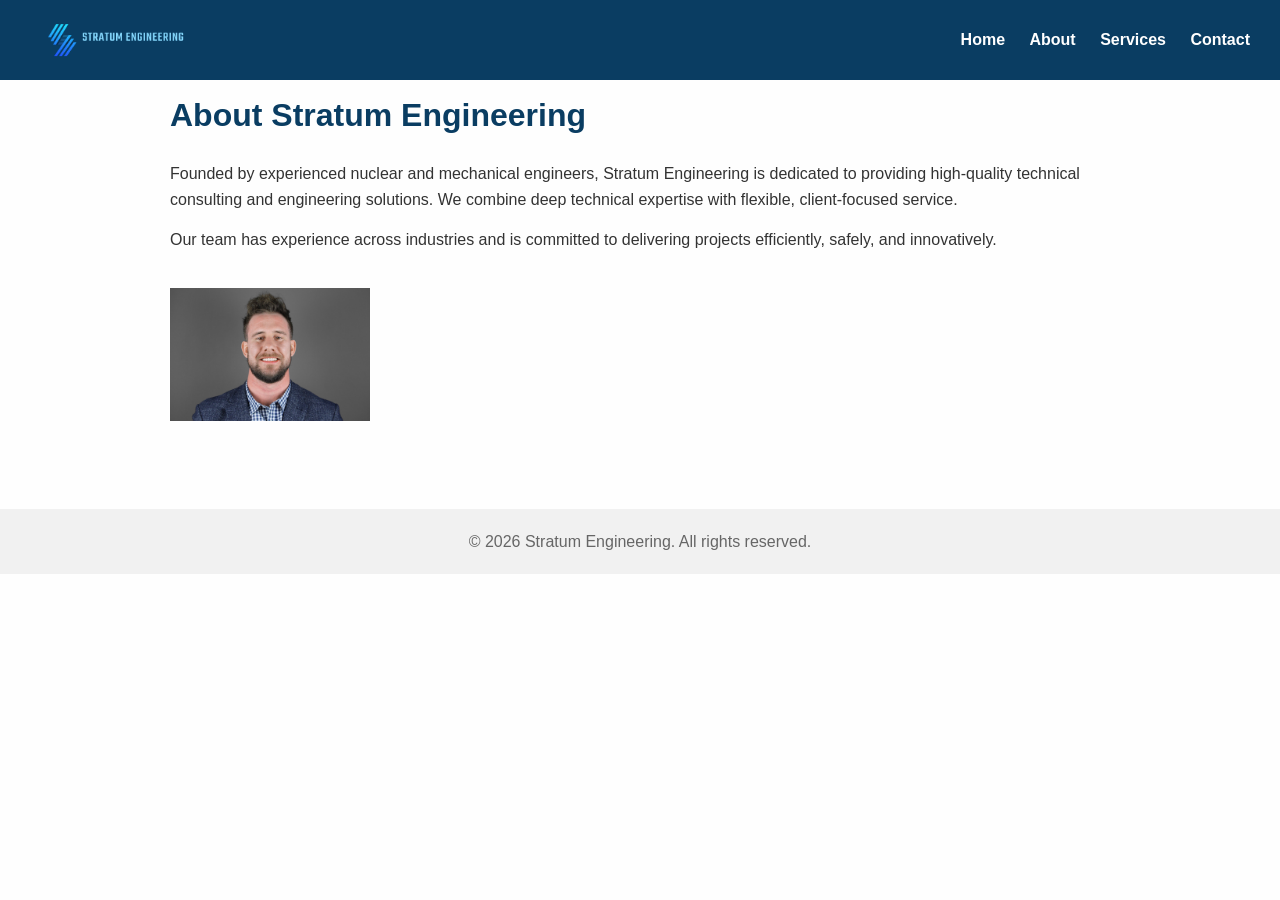
==== about.html @ 68b573bd "Add files via upload" ====
<!DOCTYPE html>
<html lang="en">

<head>
    <meta charset="UTF-8">
    <meta name="viewport" content="width=device-width, initial-scale=1.0">
    <title>About Us - Stratum Engineering</title>
    <link rel="stylesheet" href="css/style.css">
</head>

<body>
    <header>
        <img src="images/logo.png" alt="Stratum Engineering Logo">
        <nav>
            <a href="index.html">Home</a>
            <a href="about.html">About</a>
            <a href="services.html">Services</a>
            <a href="contact.html">Contact</a>
        </nav>
    </header>
    <main>
        <h1>About Stratum Engineering</h1>
        <p>Founded by experienced nuclear and mechanical engineers, Stratum Engineering is dedicated to providing
            high-quality technical consulting and engineering solutions. We combine deep technical expertise with
            flexible, client-focused service.</p>
        <p>Our team has experience across industries and is committed to delivering projects efficiently, safely, and
            innovatively.</p>
        <img src="images/headshot.png" alt="Founder Headshot" style="max-width:200px;margin-top:20px;">
    </main>
    <footer>
        &copy; 2026 Stratum Engineering. All rights reserved.
    </footer>
</body>

</html>
---- css/style.css ----
/* Basic reset */
* {
    margin: 0;
    padding: 0;
    box-sizing: border-box;
}

body {
    font-family: 'Helvetica Neue', Helvetica, Arial, sans-serif;
    line-height: 1.6;
    color: #333;
    background-color: #fefefe;
    padding-top: 60px;
    /* for fixed header */
}

header {
    position: fixed;
    top: 0;
    width: 100%;
    background: #0A3D62;
    color: white;
    padding: 15px 30px;
    display: flex;
    align-items: center;
    justify-content: space-between;
    z-index: 1000;
}

header img {
    height: 50px;
}

nav a {
    color: white;
    text-decoration: none;
    margin-left: 20px;
    font-weight: bold;
}

nav a:hover {
    text-decoration: underline;
}

main {
    max-width: 1000px;
    margin: 0 auto;
    padding: 30px;
}

h1,
h2 {
    margin-bottom: 20px;
    color: #0A3D62;
}

p {
    margin-bottom: 15px;
}

footer {
    text-align: center;
    padding: 20px;
    background: #f1f1f1;
    color: #666;
    margin-top: 50px;
}

.contact-info a {
    color: #0A3D62;
    text-decoration: none;
}

.contact-info a:hover {
    text-decoration: underline;
}
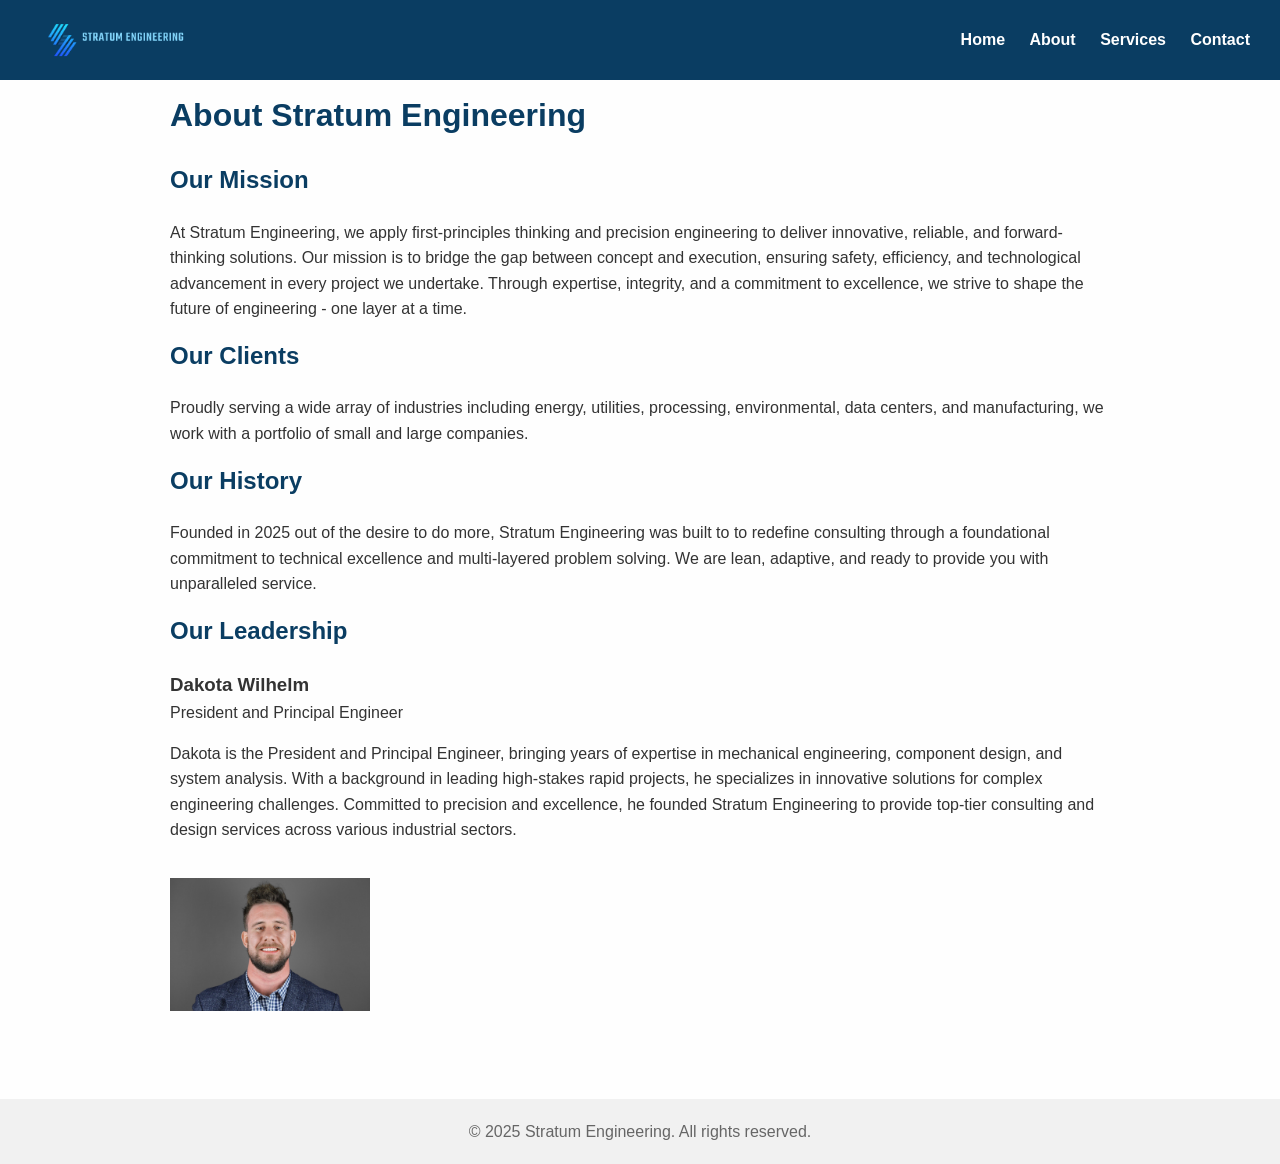
==== commit dd84182b: "Add files via upload" ====
--- a/about.html
+++ b/about.html
@@ -6,6 +6,7 @@
     <meta name="viewport" content="width=device-width, initial-scale=1.0">
     <title>About Us - Stratum Engineering</title>
     <link rel="stylesheet" href="css/style.css">
+    <link rel="icon" type="image/png" href="images/favicon.png">
 </head>
 
 <body>
@@ -20,15 +21,40 @@
     </header>
     <main>
         <h1>About Stratum Engineering</h1>
-        <p>Founded by experienced nuclear and mechanical engineers, Stratum Engineering is dedicated to providing
-            high-quality technical consulting and engineering solutions. We combine deep technical expertise with
-            flexible, client-focused service.</p>
-        <p>Our team has experience across industries and is committed to delivering projects efficiently, safely, and
-            innovatively.</p>
+        <h2>Our Mission</h2>
+        <p>At Stratum Engineering, we apply first-principles thinking and
+            precision engineering to deliver innovative, reliable, and
+            forward-thinking solutions. Our mission is to bridge the gap
+            between concept and execution, ensuring safety, efficiency, and
+            technological advancement in every project we undertake.
+            Through expertise, integrity, and a commitment to excellence,
+            we strive to shape the future of engineering - one layer at a time.</p>
+        <h2>Our Clients</h2>
+        <p>Proudly serving a wide array of industries including energy,
+            utilities, processing, environmental, data centers, and
+            manufacturing, we work with a portfolio of small and large companies.</p>
+        <h2>Our History</h2>
+        <p>Founded in 2025 out of the desire to do more, Stratum Engineering was
+            built to to redefine consulting through a foundational commitment to
+            technical excellence and multi-layered problem solving. We are lean,
+            adaptive, and ready to provide you with unparalleled service.</p>
+        <h2>Our Leadership</h2>
+        <h3>Dakota Wilhelm</h3>
+        <p>President and Principal Engineer</p>
+        <p>Dakota is the President and Principal Engineer,
+            bringing years of expertise in mechanical
+            engineering, component design, and system
+            analysis. With a background in leading high-stakes
+            rapid projects, he specializes in innovative
+            solutions for complex engineering challenges.
+            Committed to precision and excellence,
+            he founded Stratum Engineering to provide top-tier
+            consulting and design services across various
+            industrial sectors.</p>
         <img src="images/headshot.png" alt="Founder Headshot" style="max-width:200px;margin-top:20px;">
     </main>
     <footer>
-        &copy; 2026 Stratum Engineering. All rights reserved.
+        &copy; 2025 Stratum Engineering. All rights reserved.
     </footer>
 </body>
 
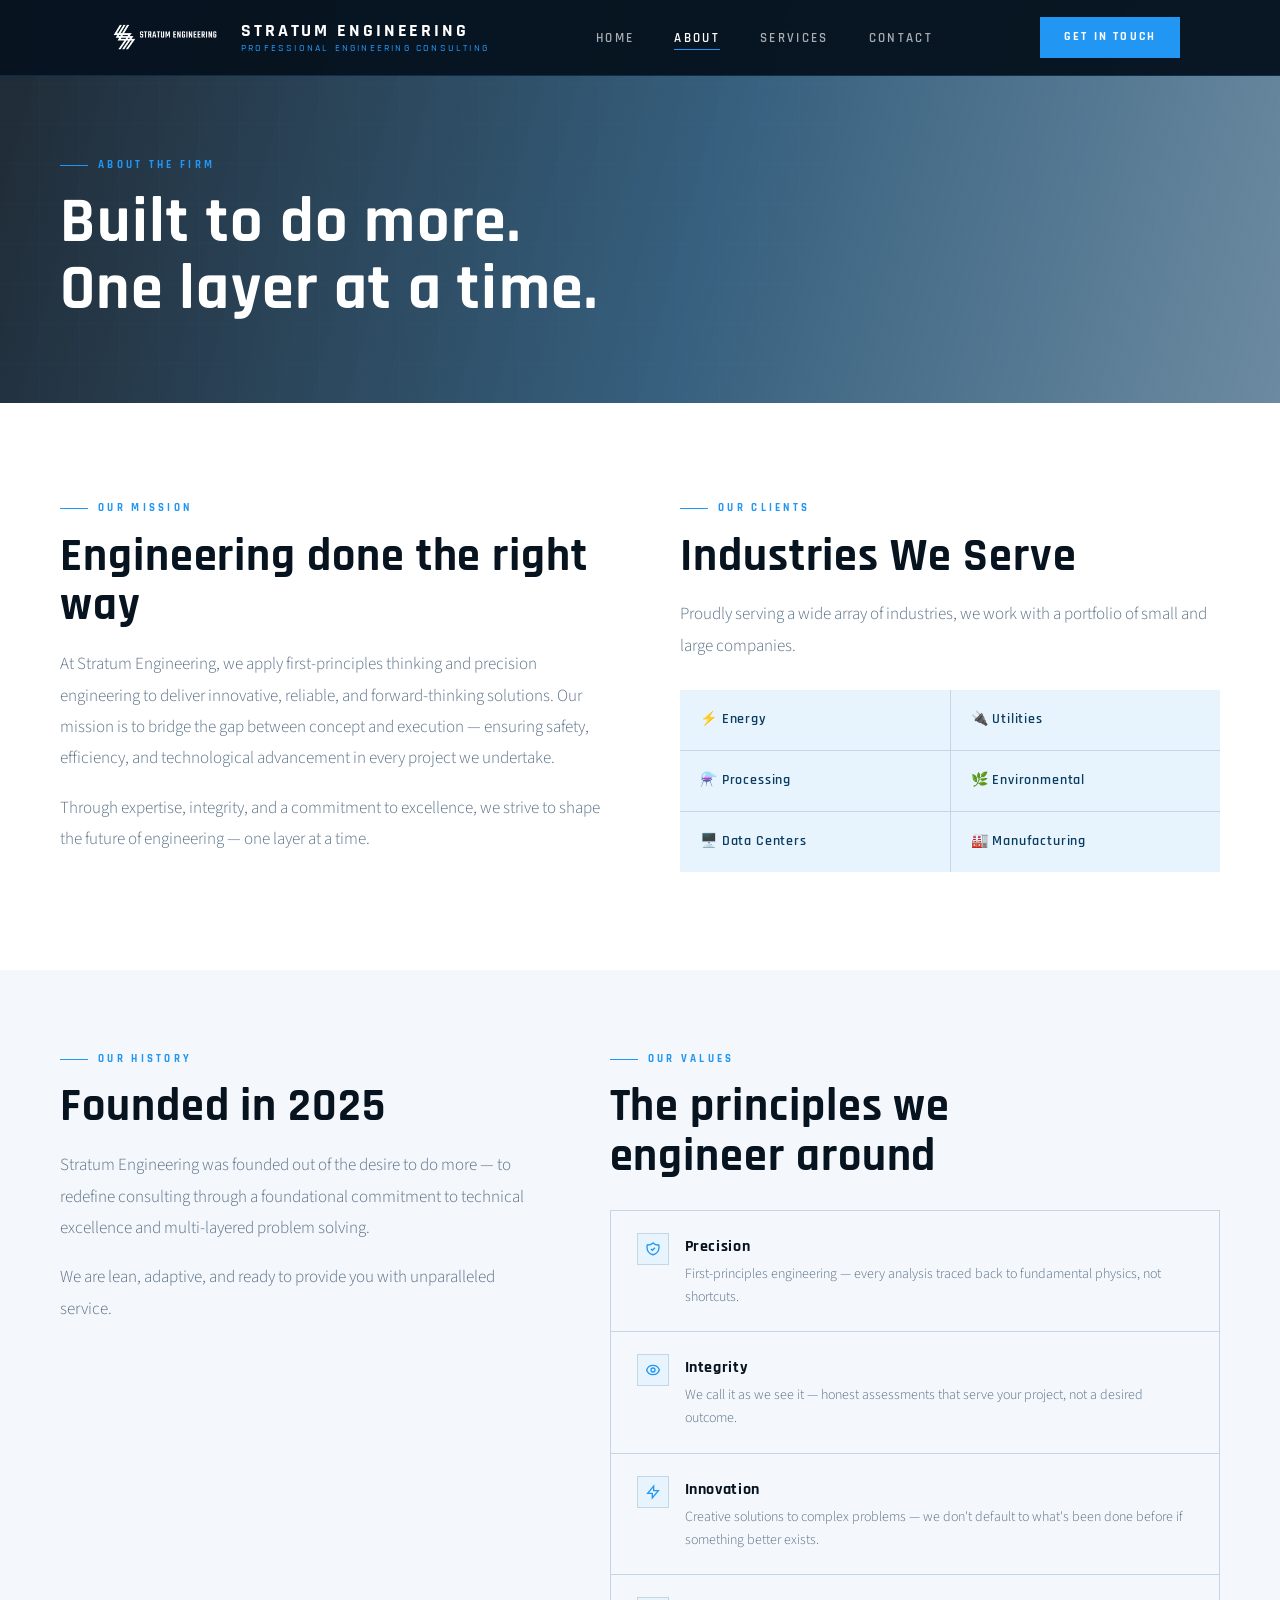
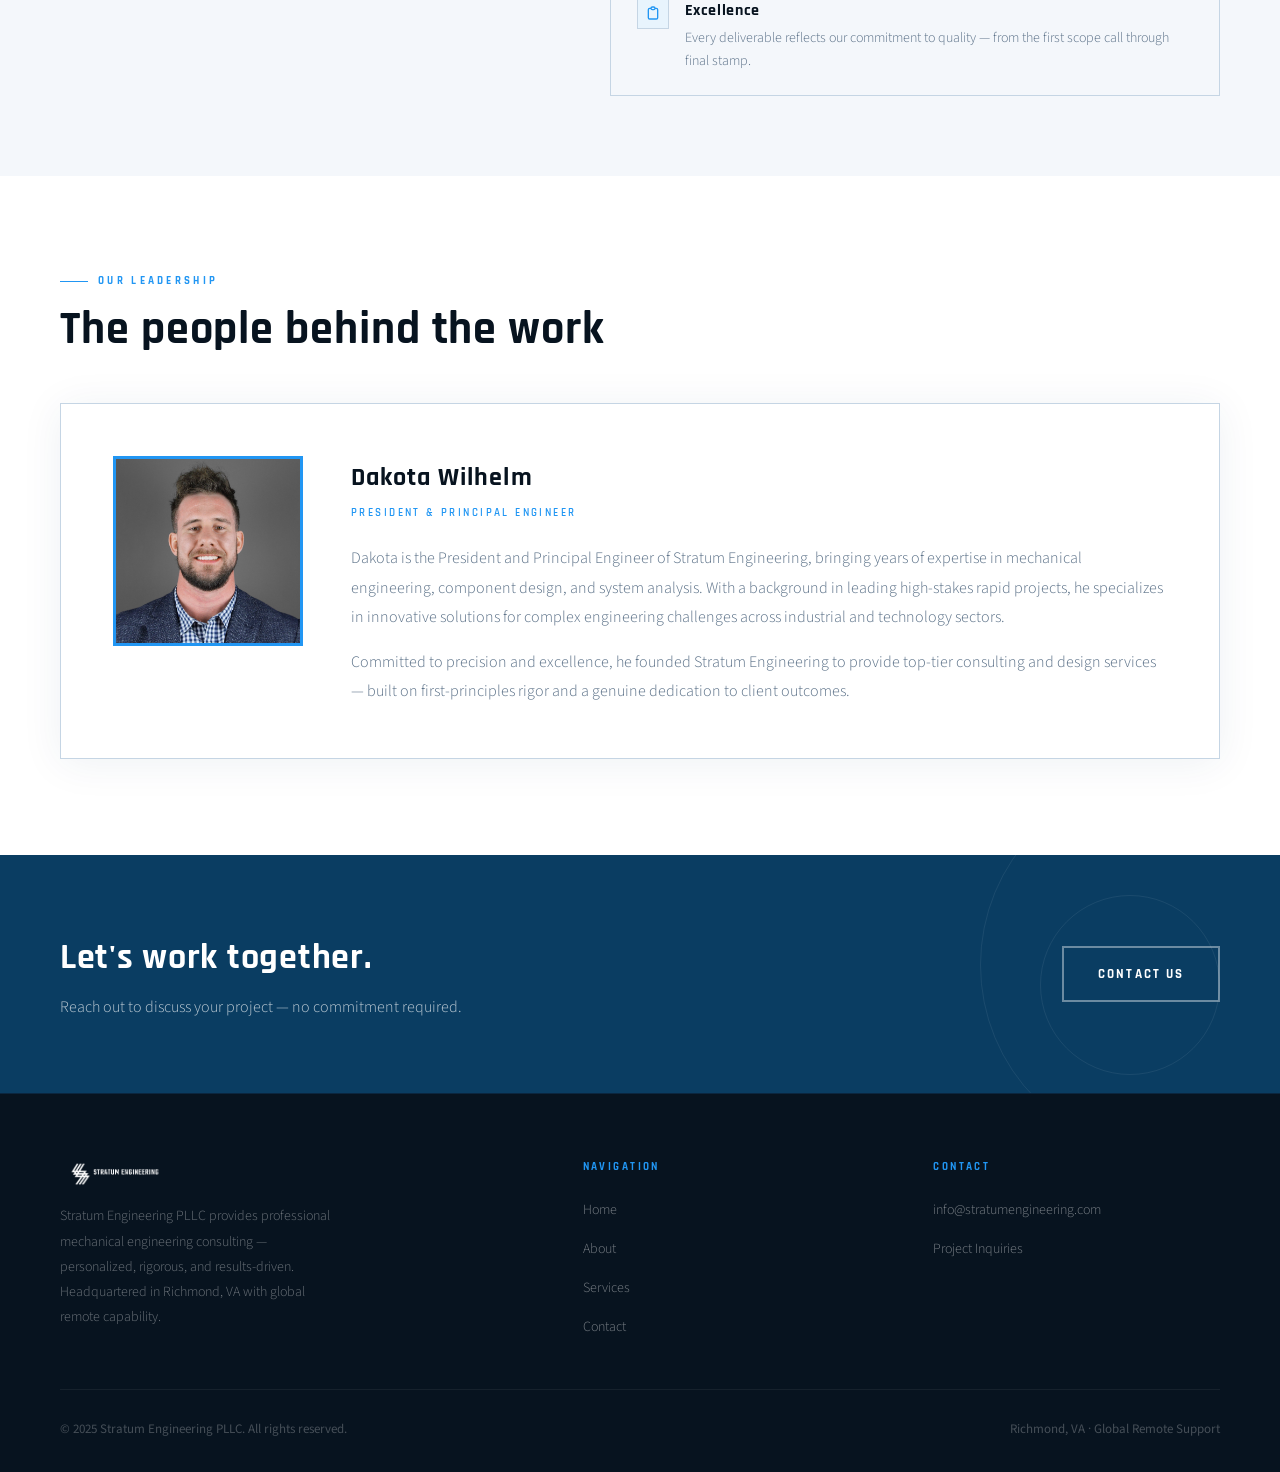
==== commit 11f3636f: "V2 release" ====
--- a/about.html
+++ b/about.html
@@ -1,61 +1,210 @@
-<!DOCTYPE html>
-<html lang="en">
-
-<head>
-    <meta charset="UTF-8">
-    <meta name="viewport" content="width=device-width, initial-scale=1.0">
-    <title>About Us - Stratum Engineering</title>
-    <link rel="stylesheet" href="css/style.css">
-    <link rel="icon" type="image/png" href="images/favicon.png">
-</head>
-
-<body>
-    <header>
-        <img src="images/logo.png" alt="Stratum Engineering Logo">
-        <nav>
-            <a href="index.html">Home</a>
-            <a href="about.html">About</a>
-            <a href="services.html">Services</a>
-            <a href="contact.html">Contact</a>
-        </nav>
-    </header>
-    <main>
-        <h1>About Stratum Engineering</h1>
-        <h2>Our Mission</h2>
-        <p>At Stratum Engineering, we apply first-principles thinking and
-            precision engineering to deliver innovative, reliable, and
-            forward-thinking solutions. Our mission is to bridge the gap
-            between concept and execution, ensuring safety, efficiency, and
-            technological advancement in every project we undertake.
-            Through expertise, integrity, and a commitment to excellence,
-            we strive to shape the future of engineering - one layer at a time.</p>
-        <h2>Our Clients</h2>
-        <p>Proudly serving a wide array of industries including energy,
-            utilities, processing, environmental, data centers, and
-            manufacturing, we work with a portfolio of small and large companies.</p>
-        <h2>Our History</h2>
-        <p>Founded in 2025 out of the desire to do more, Stratum Engineering was
-            built to to redefine consulting through a foundational commitment to
-            technical excellence and multi-layered problem solving. We are lean,
-            adaptive, and ready to provide you with unparalleled service.</p>
-        <h2>Our Leadership</h2>
-        <h3>Dakota Wilhelm</h3>
-        <p>President and Principal Engineer</p>
-        <p>Dakota is the President and Principal Engineer,
-            bringing years of expertise in mechanical
-            engineering, component design, and system
-            analysis. With a background in leading high-stakes
-            rapid projects, he specializes in innovative
-            solutions for complex engineering challenges.
-            Committed to precision and excellence,
-            he founded Stratum Engineering to provide top-tier
-            consulting and design services across various
-            industrial sectors.</p>
-        <img src="images/headshot.png" alt="Founder Headshot" style="max-width:200px;margin-top:20px;">
-    </main>
-    <footer>
-        &copy; 2025 Stratum Engineering. All rights reserved.
-    </footer>
-</body>
-
-</html>+<!DOCTYPE html>
+<html lang="en">
+<head>
+  <meta charset="UTF-8" />
+  <meta name="viewport" content="width=device-width, initial-scale=1.0" />
+  <title>About — Stratum Engineering</title>
+  <meta name="description" content="Learn about Stratum Engineering PLLC — founded in 2025 on a commitment to technical excellence and multi-layered problem solving." />
+  <link rel="icon" type="image/png" href="images/favicon.png" />
+  <link rel="stylesheet" href="css/style.css" />
+</head>
+<body>
+
+  <!-- ── Nav ──────────────────────────────────────────────────── -->
+  <nav class="nav">
+    <div class="nav__inner">
+      <a href="index.html" class="nav__logo">
+        <img src="images/logo.png" alt="Stratum Engineering" class="nav__logo-img" />
+        <div class="nav__logo-wordmark">
+          Stratum Engineering
+          <span>Professional Engineering Consulting</span>
+        </div>
+      </a>
+      <ul class="nav__links">
+        <li><a href="index.html">Home</a></li>
+        <li><a href="about.html" class="active">About</a></li>
+        <li><a href="services.html">Services</a></li>
+        <li><a href="contact.html">Contact</a></li>
+      </ul>
+      <a href="contact.html" class="nav__cta">Get in Touch</a>
+    </div>
+  </nav>
+
+  <!-- ── Page Header ───────────────────────────────────────────── -->
+  <div class="page-header">
+    <div class="page-header__inner">
+      <p class="page-header__eyebrow">About the Firm</p>
+      <h1 class="page-header__title">Built to do more.<br>One layer at a time.</h1>
+    </div>
+  </div>
+
+  <!-- ── Mission ───────────────────────────────────────────────── -->
+  <section class="section" style="background:#fff;">
+    <div class="section__inner">
+      <div class="about-grid">
+        <div>
+          <p class="section-label">Our Mission</p>
+          <h2 class="section-title">Engineering done the right way</h2>
+          <p style="font-size:17px;font-weight:300;color:var(--steel);line-height:1.85;margin-bottom:18px;">
+            At Stratum Engineering, we apply first-principles thinking and precision
+            engineering to deliver innovative, reliable, and forward-thinking solutions.
+            Our mission is to bridge the gap between concept and execution — ensuring
+            safety, efficiency, and technological advancement in every project we undertake.
+          </p>
+          <p style="font-size:17px;font-weight:300;color:var(--steel);line-height:1.85;margin-bottom:18px;">
+            Through expertise, integrity, and a commitment to excellence, we strive to
+            shape the future of engineering — one layer at a time.
+          </p>
+        </div>
+        <div>
+          <p class="section-label">Our Clients</p>
+          <h2 class="section-title">Industries We Serve</h2>
+          <p style="font-size:17px;font-weight:300;color:var(--steel);line-height:1.85;margin-bottom:28px;">
+            Proudly serving a wide array of industries, we work with a portfolio of small and large companies.
+          </p>
+          <div style="display:grid;grid-template-columns:1fr 1fr;gap:1px;background:var(--silver);">
+            <div style="background:var(--ice);padding:18px 20px;font-family:var(--heading);font-size:14px;font-weight:600;letter-spacing:0.06em;color:var(--blue);">⚡ Energy</div>
+            <div style="background:var(--ice);padding:18px 20px;font-family:var(--heading);font-size:14px;font-weight:600;letter-spacing:0.06em;color:var(--blue);">🔌 Utilities</div>
+            <div style="background:var(--ice);padding:18px 20px;font-family:var(--heading);font-size:14px;font-weight:600;letter-spacing:0.06em;color:var(--blue);">⚗️ Processing</div>
+            <div style="background:var(--ice);padding:18px 20px;font-family:var(--heading);font-size:14px;font-weight:600;letter-spacing:0.06em;color:var(--blue);">🌿 Environmental</div>
+            <div style="background:var(--ice);padding:18px 20px;font-family:var(--heading);font-size:14px;font-weight:600;letter-spacing:0.06em;color:var(--blue);">🖥️ Data Centers</div>
+            <div style="background:var(--ice);padding:18px 20px;font-family:var(--heading);font-size:14px;font-weight:600;letter-spacing:0.06em;color:var(--blue);">🏭 Manufacturing</div>
+          </div>
+        </div>
+      </div>
+    </div>
+  </section>
+
+  <!-- ── History & Values ───────────────────────────────────────── -->
+  <section class="section" style="background:var(--offwhite);padding-top:80px;padding-bottom:80px;">
+    <div class="section__inner">
+      <div style="display:grid;grid-template-columns:1fr 1.3fr;gap:80px;align-items:start;">
+        <div>
+          <p class="section-label">Our History</p>
+          <h2 class="section-title">Founded in 2025</h2>
+          <p style="font-size:17px;font-weight:300;color:var(--steel);line-height:1.85;margin-bottom:18px;">
+            Stratum Engineering was founded out of the desire to do more — to redefine
+            consulting through a foundational commitment to technical excellence and
+            multi-layered problem solving.
+          </p>
+          <p style="font-size:17px;font-weight:300;color:var(--steel);line-height:1.85;">
+            We are lean, adaptive, and ready to provide you with unparalleled service.
+          </p>
+        </div>
+        <div>
+          <p class="section-label">Our Values</p>
+          <h2 class="section-title" style="margin-bottom:28px;">The principles we<br>engineer around</h2>
+          <div class="value-list">
+            <div class="value-item">
+              <div class="value-item__icon">
+                <svg width="16" height="16" viewBox="0 0 24 24" fill="none" stroke="currentColor" stroke-width="2"><path d="M9 12l2 2 4-4m5.618-4.016A11.955 11.955 0 0112 2.944a11.955 11.955 0 01-8.618 3.04A12.02 12.02 0 003 9c0 5.591 3.824 10.29 9 11.622 5.176-1.332 9-6.03 9-11.622 0-1.042-.133-2.052-.382-3.016z"/></svg>
+              </div>
+              <div>
+                <div class="value-item__title">Precision</div>
+                <div class="value-item__body">First-principles engineering — every analysis traced back to fundamental physics, not shortcuts.</div>
+              </div>
+            </div>
+            <div class="value-item">
+              <div class="value-item__icon">
+                <svg width="16" height="16" viewBox="0 0 24 24" fill="none" stroke="currentColor" stroke-width="2"><path d="M15 12a3 3 0 11-6 0 3 3 0 016 0z"/><path d="M2.458 12C3.732 7.943 7.523 5 12 5c4.478 0 8.268 2.943 9.542 7-1.274 4.057-5.064 7-9.542 7-4.477 0-8.268-2.943-9.542-7z"/></svg>
+              </div>
+              <div>
+                <div class="value-item__title">Integrity</div>
+                <div class="value-item__body">We call it as we see it — honest assessments that serve your project, not a desired outcome.</div>
+              </div>
+            </div>
+            <div class="value-item">
+              <div class="value-item__icon">
+                <svg width="16" height="16" viewBox="0 0 24 24" fill="none" stroke="currentColor" stroke-width="2"><path d="M13 10V3L4 14h7v7l9-11h-7z"/></svg>
+              </div>
+              <div>
+                <div class="value-item__title">Innovation</div>
+                <div class="value-item__body">Creative solutions to complex problems — we don't default to what's been done before if something better exists.</div>
+              </div>
+            </div>
+            <div class="value-item">
+              <div class="value-item__icon">
+                <svg width="16" height="16" viewBox="0 0 24 24" fill="none" stroke="currentColor" stroke-width="2"><path d="M9 5H7a2 2 0 00-2 2v12a2 2 0 002 2h10a2 2 0 002-2V7a2 2 0 00-2-2h-2M9 5a2 2 0 002 2h2a2 2 0 002-2M9 5a2 2 0 012-2h2a2 2 0 012 2"/></svg>
+              </div>
+              <div>
+                <div class="value-item__title">Excellence</div>
+                <div class="value-item__body">Every deliverable reflects our commitment to quality — from the first scope call through final stamp.</div>
+              </div>
+            </div>
+          </div>
+        </div>
+      </div>
+    </div>
+  </section>
+
+  <!-- ── Leadership ─────────────────────────────────────────────── -->
+  <section class="section" style="background:#fff;">
+    <div class="section__inner">
+      <p class="section-label">Our Leadership</p>
+      <h2 class="section-title" style="margin-bottom:48px;">The people behind the work</h2>
+      <div class="leadership-card">
+        <img src="images/headshot.png" alt="Dakota Wilhelm" class="leadership-card__photo" />
+        <div>
+          <div class="leadership-card__name">Dakota Wilhelm</div>
+          <div class="leadership-card__role">President & Principal Engineer</div>
+          <p class="leadership-card__bio">
+            Dakota is the President and Principal Engineer of Stratum Engineering, bringing years
+            of expertise in mechanical engineering, component design, and system analysis. With a
+            background in leading high-stakes rapid projects, he specializes in innovative solutions
+            for complex engineering challenges across industrial and technology sectors.
+          </p>
+          <p class="leadership-card__bio" style="margin-top:16px;">
+            Committed to precision and excellence, he founded Stratum Engineering to provide
+            top-tier consulting and design services — built on first-principles rigor and a
+            genuine dedication to client outcomes.
+          </p>
+        </div>
+      </div>
+    </div>
+  </section>
+
+  <!-- ── CTA ───────────────────────────────────────────────────── -->
+  <div class="cta-band">
+    <div class="cta-band__inner">
+      <div>
+        <div class="cta-band__title">Let's work together.</div>
+        <div class="cta-band__sub">Reach out to discuss your project — no commitment required.</div>
+      </div>
+      <a href="contact.html" class="btn btn--ghost">Contact Us</a>
+    </div>
+  </div>
+
+  <!-- ── Footer ─────────────────────────────────────────────────── -->
+  <footer class="footer">
+    <div class="footer__inner">
+      <div class="footer__grid">
+        <div>
+          <img src="images/logo.png" alt="Stratum Engineering" class="footer__logo-img" />
+          <div class="footer__desc">Stratum Engineering PLLC provides professional mechanical engineering consulting — personalized, rigorous, and results-driven. Headquartered in Richmond, VA with global remote capability.</div>
+        </div>
+        <div>
+          <div class="footer__heading">Navigation</div>
+          <ul class="footer__links">
+            <li><a href="index.html">Home</a></li>
+            <li><a href="about.html">About</a></li>
+            <li><a href="services.html">Services</a></li>
+            <li><a href="contact.html">Contact</a></li>
+          </ul>
+        </div>
+        <div>
+          <div class="footer__heading">Contact</div>
+          <ul class="footer__links">
+            <li><a href="mailto:info@stratumengineering.com">info@stratumengineering.com</a></li>
+            <li><a href="contact.html">Project Inquiries</a></li>
+          </ul>
+        </div>
+      </div>
+      <div class="footer__bottom">
+        <span>© 2025 Stratum Engineering PLLC. All rights reserved.</span>
+        <span>Richmond, VA · Global Remote Support</span>
+      </div>
+    </div>
+  </footer>
+
+</body>
+</html>
--- a/css/style.css
+++ b/css/style.css
@@ -1,76 +1,423 @@
-/* Basic reset */
-* {
-    margin: 0;
-    padding: 0;
-    box-sizing: border-box;
-}
-
-body {
-    font-family: 'Helvetica Neue', Helvetica, Arial, sans-serif;
-    line-height: 1.6;
-    color: #333;
-    background-color: #fefefe;
-    padding-top: 60px;
-    /* for fixed header */
-}
-
-header {
-    position: fixed;
-    top: 0;
-    width: 100%;
-    background: #0A3D62;
-    color: white;
-    padding: 15px 30px;
-    display: flex;
-    align-items: center;
-    justify-content: space-between;
-    z-index: 1000;
-}
-
-header img {
-    height: 50px;
-}
-
-nav a {
-    color: white;
-    text-decoration: none;
-    margin-left: 20px;
-    font-weight: bold;
-}
-
-nav a:hover {
-    text-decoration: underline;
-}
-
-main {
-    max-width: 1000px;
-    margin: 0 auto;
-    padding: 30px;
-}
-
-h1,
-h2 {
-    margin-bottom: 20px;
-    color: #0A3D62;
-}
-
-p {
-    margin-bottom: 15px;
-}
-
-footer {
-    text-align: center;
-    padding: 20px;
-    background: #f1f1f1;
-    color: #666;
-    margin-top: 50px;
-}
-
-.contact-info a {
-    color: #0A3D62;
-    text-decoration: none;
-}
-
-.contact-info a:hover {
-    text-decoration: underline;
-}+@import url('https://fonts.googleapis.com/css2?family=Rajdhani:wght@400;500;600;700&family=Source+Sans+3:ital,wght@0,300;0,400;0,600;1,300&display=swap');
+
+/* ─── Variables ─────────────────────────────────────────────── */
+:root {
+  --navy:      #07131f;
+  --blue:      #0a3d62;
+  --sky:       #2196f3;
+  --ice:       #e8f4fd;
+  --steel:     #5a7087;
+  --silver:    #c5d5e4;
+  --offwhite:  #f4f7fb;
+  --white:     #ffffff;
+
+  --heading: 'Rajdhani', sans-serif;
+  --body:    'Source Sans 3', sans-serif;
+
+  --max-w: 1160px;
+  --nav-h: 76px;
+}
+
+/* ─── Reset ──────────────────────────────────────────────────── */
+*, *::before, *::after { box-sizing: border-box; margin: 0; padding: 0; }
+html { scroll-behavior: smooth; }
+body {
+  font-family: var(--body);
+  font-size: 17px;
+  line-height: 1.7;
+  color: var(--navy);
+  background: var(--white);
+  -webkit-font-smoothing: antialiased;
+}
+img { display: block; max-width: 100%; }
+a { color: inherit; text-decoration: none; }
+
+/* ─── NAV ────────────────────────────────────────────────────── */
+.nav {
+  position: fixed;
+  top: 0; left: 0; right: 0;
+  height: var(--nav-h);
+  background: rgba(7, 19, 31, 0.97);
+  backdrop-filter: blur(12px);
+  border-bottom: 1px solid rgba(33, 150, 243, 0.2);
+  display: flex;
+  align-items: center;
+  z-index: 200;
+}
+.nav__inner {
+  max-width: var(--max-w);
+  margin: 0 auto;
+  padding: 0 40px;
+  width: 100%;
+  display: flex;
+  align-items: center;
+  justify-content: space-between;
+}
+.nav__logo {
+  display: flex;
+  align-items: center;
+  gap: 14px;
+  text-decoration: none;
+}
+.nav__logo-img {
+  height: 38px;
+  width: auto;
+  display: block;
+  filter: brightness(0) invert(1);
+}
+.nav__logo-wordmark {
+  font-family: var(--heading);
+  font-size: 18px;
+  font-weight: 700;
+  letter-spacing: 0.16em;
+  text-transform: uppercase;
+  color: #fff;
+  line-height: 1;
+}
+.nav__logo-wordmark span {
+  display: block;
+  font-size: 10px;
+  font-weight: 500;
+  letter-spacing: 0.22em;
+  color: var(--sky);
+  margin-top: 3px;
+}
+.nav__links {
+  display: flex;
+  align-items: center;
+  gap: 40px;
+  list-style: none;
+}
+.nav__links a {
+  font-family: var(--heading);
+  font-size: 13px;
+  font-weight: 600;
+  letter-spacing: 0.18em;
+  text-transform: uppercase;
+  color: rgba(255,255,255,0.65);
+  transition: color 0.2s;
+  position: relative;
+  padding-bottom: 4px;
+}
+.nav__links a::after {
+  content: '';
+  position: absolute;
+  bottom: 0; left: 0;
+  height: 1px;
+  width: 0;
+  background: var(--sky);
+  transition: width 0.25s ease;
+}
+.nav__links a:hover,
+.nav__links a.active { color: #fff; }
+.nav__links a:hover::after,
+.nav__links a.active::after { width: 100%; }
+.nav__cta {
+  font-family: var(--heading);
+  font-size: 12px;
+  font-weight: 700;
+  letter-spacing: 0.18em;
+  text-transform: uppercase;
+  padding: 10px 24px;
+  background: var(--sky);
+  color: #fff;
+  transition: background 0.2s, transform 0.15s;
+  display: inline-block;
+}
+.nav__cta:hover { background: #1976d2; transform: translateY(-1px); }
+
+/* ─── HERO ───────────────────────────────────────────────────── */
+.hero {
+  position: relative;
+  min-height: 100vh;
+  display: flex;
+  align-items: center;
+  overflow: hidden;
+  padding-top: var(--nav-h);
+}
+.hero__bg {
+  position: absolute;
+  inset: 0;
+  background: url('images/landing-image.jpg') center/cover no-repeat;
+  transform: scale(1.04);
+  animation: heroZoom 14s ease-out forwards;
+}
+@keyframes heroZoom {
+  from { transform: scale(1.04); }
+  to   { transform: scale(1.0); }
+}
+.hero__overlay {
+  position: absolute;
+  inset: 0;
+  background: linear-gradient(
+    105deg,
+    rgba(7,19,31,0.90) 0%,
+    rgba(10,61,98,0.82) 45%,
+    rgba(10,61,98,0.58) 75%,
+    rgba(10,61,98,0.38) 100%
+  );
+}
+.hero__overlay::after {
+  content: '';
+  position: absolute;
+  inset: 0;
+  background-image:
+    repeating-linear-gradient(0deg, transparent, transparent 49px, rgba(33,150,243,0.055) 50px),
+    repeating-linear-gradient(90deg, transparent, transparent 49px, rgba(33,150,243,0.055) 50px);
+}
+.hero__inner {
+  position: relative;
+  z-index: 2;
+  max-width: var(--max-w);
+  margin: 0 auto;
+  padding: 0 40px;
+  width: 100%;
+}
+.hero__eyebrow {
+  font-family: var(--heading);
+  font-size: 11px;
+  font-weight: 700;
+  letter-spacing: 0.32em;
+  text-transform: uppercase;
+  color: var(--sky);
+  display: flex;
+  align-items: center;
+  gap: 14px;
+  margin-bottom: 24px;
+  opacity: 0;
+  animation: fadeUp 0.7s 0.3s forwards;
+}
+.hero__eyebrow::before {
+  content: '';
+  display: block;
+  width: 44px;
+  height: 1px;
+  background: var(--sky);
+}
+.hero__title {
+  font-family: var(--heading);
+  font-size: clamp(44px, 6.5vw, 86px);
+  font-weight: 700;
+  line-height: 1.02;
+  color: #fff;
+  letter-spacing: 0.015em;
+  max-width: 700px;
+  margin-bottom: 28px;
+  opacity: 0;
+  animation: fadeUp 0.7s 0.5s forwards;
+}
+.hero__title em { font-style: normal; color: var(--sky); }
+.hero__sub {
+  font-size: 18px;
+  font-weight: 300;
+  color: rgba(255,255,255,0.82);
+  max-width: 520px;
+  line-height: 1.78;
+  margin-bottom: 52px;
+  opacity: 0;
+  animation: fadeUp 0.7s 0.7s forwards;
+}
+.hero__ctas {
+  display: flex;
+  gap: 16px;
+  flex-wrap: wrap;
+  opacity: 0;
+  animation: fadeUp 0.7s 0.9s forwards;
+}
+.hero__scroll {
+  position: absolute;
+  bottom: 40px;
+  left: 50%;
+  transform: translateX(-50%);
+  z-index: 2;
+  display: flex;
+  flex-direction: column;
+  align-items: center;
+  gap: 8px;
+  opacity: 0;
+  animation: fadeIn 1s 2s forwards;
+}
+.hero__scroll-line {
+  width: 1px;
+  height: 48px;
+  background: linear-gradient(to bottom, var(--sky), transparent);
+  animation: scrollPulse 2s ease-in-out infinite;
+}
+@keyframes scrollPulse {
+  0%, 100% { opacity: 0.4; }
+  50% { opacity: 1; }
+}
+.hero__scroll-label {
+  font-family: var(--heading);
+  font-size: 9px;
+  font-weight: 700;
+  letter-spacing: 0.3em;
+  text-transform: uppercase;
+  color: rgba(255,255,255,0.35);
+}
+
+/* ─── Buttons ────────────────────────────────────────────────── */
+.btn {
+  display: inline-flex;
+  align-items: center;
+  gap: 10px;
+  font-family: var(--heading);
+  font-size: 13px;
+  font-weight: 700;
+  letter-spacing: 0.16em;
+  text-transform: uppercase;
+  padding: 15px 34px;
+  border: 2px solid transparent;
+  cursor: pointer;
+  transition: all 0.22s;
+}
+.btn--primary { background: var(--sky); color: #fff; border-color: var(--sky); }
+.btn--primary:hover { background: #1976d2; border-color: #1976d2; transform: translateY(-2px); box-shadow: 0 8px 28px rgba(33,150,243,0.32); }
+.btn--ghost { background: transparent; color: #fff; border-color: rgba(255,255,255,0.4); }
+.btn--ghost:hover { border-color: #fff; background: rgba(255,255,255,0.09); transform: translateY(-2px); }
+.btn--outline { background: transparent; color: var(--blue); border-color: var(--blue); }
+.btn--outline:hover { background: var(--blue); color: #fff; transform: translateY(-2px); }
+.btn--dark { background: var(--navy); color: #fff; border-color: var(--navy); }
+.btn--dark:hover { background: var(--blue); border-color: var(--blue); transform: translateY(-2px); }
+
+/* ─── Stats bar ──────────────────────────────────────────────── */
+.stats { background: var(--navy); padding: 0 40px; border-top: 1px solid rgba(33,150,243,0.15); border-bottom: 1px solid rgba(33,150,243,0.15); }
+.stats__inner { max-width: var(--max-w); margin: 0 auto; display: grid; grid-template-columns: repeat(4, 1fr); }
+.stats__item { padding: 44px 20px; border-right: 1px solid rgba(33,150,243,0.12); text-align: center; }
+.stats__item:last-child { border-right: none; }
+.stats__num { font-family: var(--heading); font-size: 44px; font-weight: 700; color: var(--sky); line-height: 1; margin-bottom: 8px; }
+.stats__label { font-size: 12px; font-weight: 400; letter-spacing: 0.1em; color: rgba(255,255,255,0.5); text-transform: uppercase; }
+
+/* ─── Sections ───────────────────────────────────────────────── */
+.section { padding: 96px 40px; }
+.section__inner { max-width: var(--max-w); margin: 0 auto; }
+.section-label {
+  font-family: var(--heading); font-size: 11px; font-weight: 700;
+  letter-spacing: 0.3em; text-transform: uppercase; color: var(--sky);
+  display: flex; align-items: center; gap: 10px; margin-bottom: 14px;
+}
+.section-label::before { content: ''; display: block; width: 28px; height: 1px; background: var(--sky); }
+.section-title { font-family: var(--heading); font-size: clamp(28px, 4vw, 46px); font-weight: 700; letter-spacing: 0.02em; line-height: 1.08; color: var(--navy); margin-bottom: 18px; }
+.section-title--light { color: #fff; }
+.section-body { font-size: 17px; font-weight: 300; color: var(--steel); max-width: 600px; line-height: 1.82; }
+.section-body--light { color: rgba(255,255,255,0.7); }
+
+/* ─── Cards ──────────────────────────────────────────────────── */
+.cards { display: grid; gap: 1px; background: var(--silver); }
+.cards--3 { grid-template-columns: repeat(3, 1fr); }
+.cards--2 { grid-template-columns: repeat(2, 1fr); }
+.card { background: #fff; padding: 44px 36px; position: relative; overflow: hidden; transition: background 0.25s; }
+.card::before { content: ''; position: absolute; top: 0; left: 0; width: 3px; height: 0; background: var(--sky); transition: height 0.35s; }
+.card:hover { background: var(--ice); }
+.card:hover::before { height: 100%; }
+.card__icon { width: 44px; height: 44px; margin-bottom: 22px; color: var(--sky); }
+.card__title { font-family: var(--heading); font-size: 20px; font-weight: 700; letter-spacing: 0.04em; color: var(--navy); margin-bottom: 12px; }
+.card__body { font-size: 15px; font-weight: 300; color: var(--steel); line-height: 1.75; }
+
+/* ─── CTA Band ───────────────────────────────────────────────── */
+.cta-band { background: var(--blue); padding: 72px 40px; position: relative; overflow: hidden; }
+.cta-band::before { content: ''; position: absolute; right: -80px; top: -80px; width: 380px; height: 380px; border: 1px solid rgba(255,255,255,0.07); border-radius: 50%; }
+.cta-band::after { content: ''; position: absolute; right: 60px; top: 40px; width: 180px; height: 180px; border: 1px solid rgba(255,255,255,0.07); border-radius: 50%; }
+.cta-band__inner { max-width: var(--max-w); margin: 0 auto; position: relative; z-index: 1; display: flex; align-items: center; justify-content: space-between; gap: 40px; flex-wrap: wrap; }
+.cta-band__title { font-family: var(--heading); font-size: clamp(22px, 3vw, 36px); font-weight: 700; color: #fff; letter-spacing: 0.02em; margin-bottom: 6px; }
+.cta-band__sub { font-size: 16px; font-weight: 300; color: rgba(255,255,255,0.72); }
+
+/* ─── Feature rows (dark bg) ─────────────────────────────────── */
+.feature-row { display: flex; gap: 20px; align-items: flex-start; padding: 26px 28px; background: rgba(33,150,243,0.07); border: 1px solid rgba(33,150,243,0.18); margin-bottom: 2px; transition: background 0.2s; }
+.feature-row:hover { background: rgba(33,150,243,0.13); }
+.feature-row__icon { flex-shrink: 0; color: var(--sky); margin-top: 2px; }
+.feature-row__title { font-family: var(--heading); font-size: 15px; font-weight: 700; letter-spacing: 0.05em; color: #fff; margin-bottom: 4px; }
+.feature-row__body { font-size: 14px; font-weight: 300; color: rgba(255,255,255,0.58); line-height: 1.65; }
+
+/* ─── Page Header ────────────────────────────────────────────── */
+.page-header {
+  padding: calc(var(--nav-h) + 80px) 40px 80px;
+  background: linear-gradient(105deg, rgba(7,19,31,0.90) 0%, rgba(10,61,98,0.82) 55%, rgba(10,61,98,0.60) 100%), url('images/landing-image.jpg') center/cover no-repeat;
+  position: relative; overflow: hidden;
+}
+.page-header::before {
+  content: ''; position: absolute; inset: 0;
+  background-image: repeating-linear-gradient(0deg, transparent, transparent 39px, rgba(33,150,243,0.05) 40px), repeating-linear-gradient(90deg, transparent, transparent 39px, rgba(33,150,243,0.05) 40px);
+}
+.page-header__inner { max-width: var(--max-w); margin: 0 auto; position: relative; z-index: 1; }
+.page-header__eyebrow { font-family: var(--heading); font-size: 11px; font-weight: 700; letter-spacing: 0.3em; text-transform: uppercase; color: var(--sky); display: flex; align-items: center; gap: 10px; margin-bottom: 14px; }
+.page-header__eyebrow::before { content: ''; display: block; width: 28px; height: 1px; background: var(--sky); }
+.page-header__title { font-family: var(--heading); font-size: clamp(36px, 5.5vw, 64px); font-weight: 700; letter-spacing: 0.02em; color: #fff; line-height: 1.05; }
+
+/* ─── About ──────────────────────────────────────────────────── */
+.about-grid { display: grid; grid-template-columns: 1fr 1fr; gap: 80px; align-items: start; }
+.value-list { border: 1px solid var(--silver); }
+.value-item { padding: 22px 26px; border-bottom: 1px solid var(--silver); display: flex; gap: 16px; align-items: flex-start; transition: background 0.2s; }
+.value-item:last-child { border-bottom: none; }
+.value-item:hover { background: var(--ice); }
+.value-item__icon { flex-shrink: 0; width: 32px; height: 32px; background: var(--ice); border: 1px solid var(--silver); display: grid; place-items: center; color: var(--sky); }
+.value-item__title { font-family: var(--heading); font-size: 16px; font-weight: 700; letter-spacing: 0.04em; color: var(--navy); margin-bottom: 3px; }
+.value-item__body { font-size: 14px; font-weight: 300; color: var(--steel); line-height: 1.65; }
+.leadership-card { display: flex; gap: 48px; align-items: flex-start; padding: 52px 52px; background: #fff; border: 1px solid var(--silver); box-shadow: 0 4px 40px rgba(10,61,98,0.07); }
+.leadership-card__photo { flex-shrink: 0; width: 190px; height: 190px; object-fit: cover; object-position: center top; border: 3px solid var(--sky); }
+.leadership-card__name { font-family: var(--heading); font-size: 26px; font-weight: 700; letter-spacing: 0.04em; color: var(--navy); margin-bottom: 4px; }
+.leadership-card__role { font-family: var(--heading); font-size: 11px; font-weight: 600; letter-spacing: 0.22em; text-transform: uppercase; color: var(--sky); margin-bottom: 22px; }
+.leadership-card__bio { font-size: 16px; font-weight: 300; color: var(--steel); line-height: 1.82; }
+
+/* ─── Services ───────────────────────────────────────────────── */
+.service-block { display: grid; grid-template-columns: 280px 1fr; border: 1px solid var(--silver); margin-bottom: 2px; transition: box-shadow 0.25s; background: #fff; }
+.service-block:hover { box-shadow: 0 4px 36px rgba(10,61,98,0.1); }
+.service-block__accent { background: var(--blue); display: flex; align-items: center; justify-content: center; padding: 40px; min-height: 200px; }
+.service-block--flip .service-block__accent { background: var(--navy); }
+.service-block__content { padding: 40px 44px; display: flex; flex-direction: column; justify-content: center; }
+.service-block__num { font-family: var(--heading); font-size: 11px; font-weight: 700; letter-spacing: 0.26em; text-transform: uppercase; color: var(--sky); margin-bottom: 10px; }
+.service-block__title { font-family: var(--heading); font-size: 23px; font-weight: 700; letter-spacing: 0.03em; color: var(--navy); margin-bottom: 12px; }
+.service-block__body { font-size: 15px; font-weight: 300; color: var(--steel); line-height: 1.82; }
+.service-block--flip { direction: rtl; }
+.service-block--flip > * { direction: ltr; }
+.svc-icon { width: 72px; height: 72px; border: 1px solid rgba(33,150,243,0.35); border-radius: 50%; display: flex; align-items: center; justify-content: center; color: var(--sky); }
+
+/* ─── Contact ────────────────────────────────────────────────── */
+.contact-layout { display: grid; grid-template-columns: 1fr 1.6fr; gap: 80px; align-items: start; }
+.contact-info-item { display: flex; gap: 16px; align-items: flex-start; margin-bottom: 28px; }
+.contact-info-item__icon { flex-shrink: 0; width: 42px; height: 42px; border: 1px solid var(--silver); background: var(--ice); display: grid; place-items: center; color: var(--sky); }
+.contact-info-item__label { font-family: var(--heading); font-size: 10px; font-weight: 700; letter-spacing: 0.22em; text-transform: uppercase; color: var(--sky); margin-bottom: 4px; }
+.contact-info-item__value { font-size: 16px; font-weight: 300; color: var(--navy); line-height: 1.6; }
+
+/* ─── Form ───────────────────────────────────────────────────── */
+.form { display: flex; flex-direction: column; gap: 20px; }
+.form-row { display: grid; grid-template-columns: 1fr 1fr; gap: 20px; }
+.form-group { display: flex; flex-direction: column; gap: 7px; }
+.form-group label { font-family: var(--heading); font-size: 11px; font-weight: 700; letter-spacing: 0.18em; text-transform: uppercase; color: var(--navy); }
+.form-group input, .form-group select, .form-group textarea { font-family: var(--body); font-size: 16px; font-weight: 300; padding: 13px 16px; border: 1px solid var(--silver); background: var(--offwhite); color: var(--navy); outline: none; transition: border-color 0.2s, box-shadow 0.2s, background 0.2s; -webkit-appearance: none; border-radius: 0; }
+.form-group input:focus, .form-group select:focus, .form-group textarea:focus { border-color: var(--sky); background: #fff; box-shadow: 0 0 0 3px rgba(33,150,243,0.12); }
+.form-group textarea { resize: vertical; min-height: 130px; }
+
+/* ─── Footer ─────────────────────────────────────────────────── */
+.footer { background: var(--navy); padding: 64px 40px 32px; border-top: 1px solid rgba(33,150,243,0.15); }
+.footer__inner { max-width: var(--max-w); margin: 0 auto; }
+.footer__grid { display: grid; grid-template-columns: 1.6fr 1fr 1fr; gap: 64px; padding-bottom: 48px; border-bottom: 1px solid rgba(255,255,255,0.06); margin-bottom: 28px; }
+.footer__logo-img { height: 32px; width: auto; filter: brightness(0) invert(1); margin-bottom: 14px; }
+.footer__desc { font-size: 14px; font-weight: 300; color: rgba(255,255,255,0.4); line-height: 1.8; max-width: 280px; }
+.footer__heading { font-family: var(--heading); font-size: 11px; font-weight: 700; letter-spacing: 0.22em; text-transform: uppercase; color: var(--sky); margin-bottom: 18px; }
+.footer__links { list-style: none; display: flex; flex-direction: column; gap: 10px; }
+.footer__links a { font-size: 14px; font-weight: 300; color: rgba(255,255,255,0.45); transition: color 0.2s; }
+.footer__links a:hover { color: #fff; }
+.footer__bottom { display: flex; align-items: center; justify-content: space-between; font-size: 13px; color: rgba(255,255,255,0.25); }
+
+/* ─── Animations ─────────────────────────────────────────────── */
+@keyframes fadeUp { from { opacity: 0; transform: translateY(22px); } to { opacity: 1; transform: translateY(0); } }
+@keyframes fadeIn { from { opacity: 0; } to { opacity: 1; } }
+
+/* ─── Responsive ─────────────────────────────────────────────── */
+@media (max-width: 960px) {
+  :root { --nav-h: 68px; }
+  .stats__inner { grid-template-columns: repeat(2, 1fr); }
+  .stats__item:nth-child(2) { border-right: none; }
+  .cards--3 { grid-template-columns: 1fr; }
+  .cards--2 { grid-template-columns: 1fr; }
+  .about-grid { grid-template-columns: 1fr; gap: 48px; }
+  .service-block, .service-block--flip { grid-template-columns: 1fr; direction: ltr; }
+  .contact-layout { grid-template-columns: 1fr; gap: 48px; }
+  .footer__grid { grid-template-columns: 1fr; gap: 36px; }
+  .form-row { grid-template-columns: 1fr; }
+  .nav__links { display: none; }
+  .nav__cta { display: none; }
+  .leadership-card { flex-direction: column; gap: 28px; padding: 36px 28px; }
+  .cta-band__inner { flex-direction: column; gap: 24px; }
+}
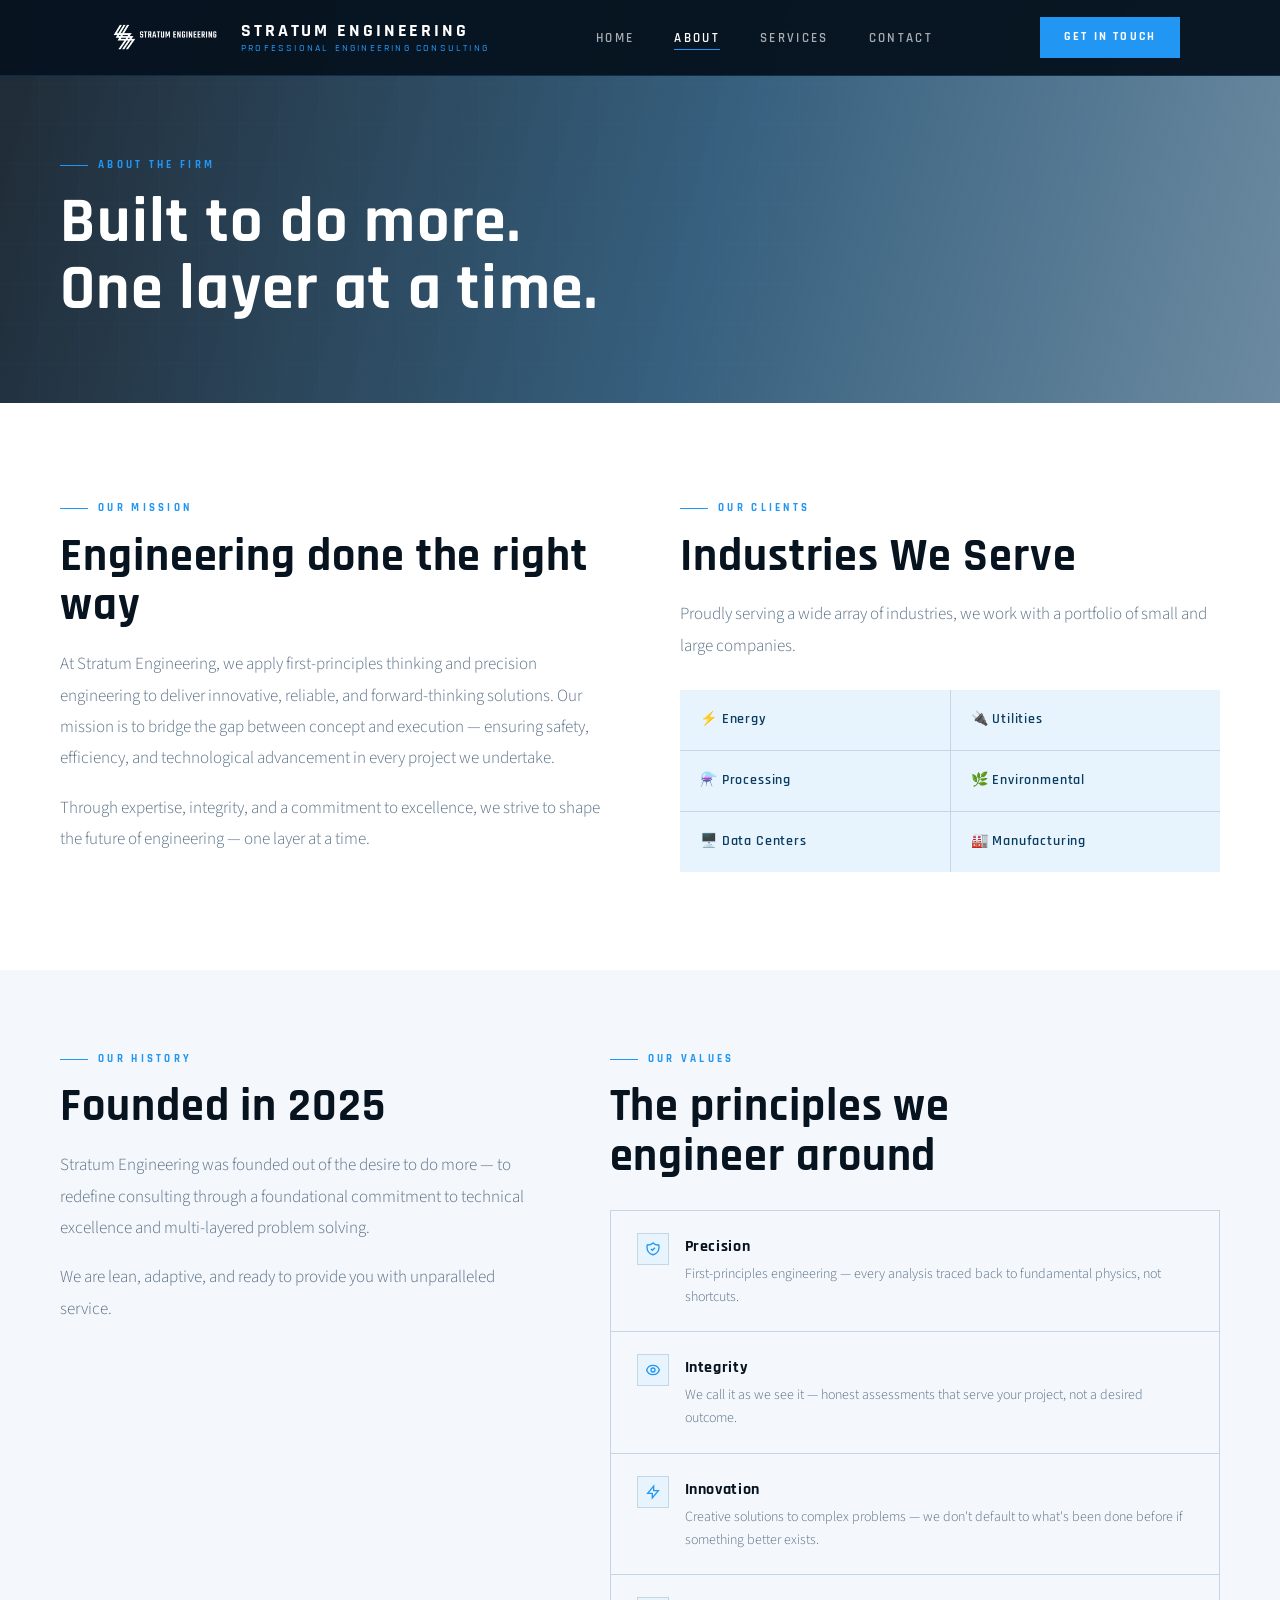
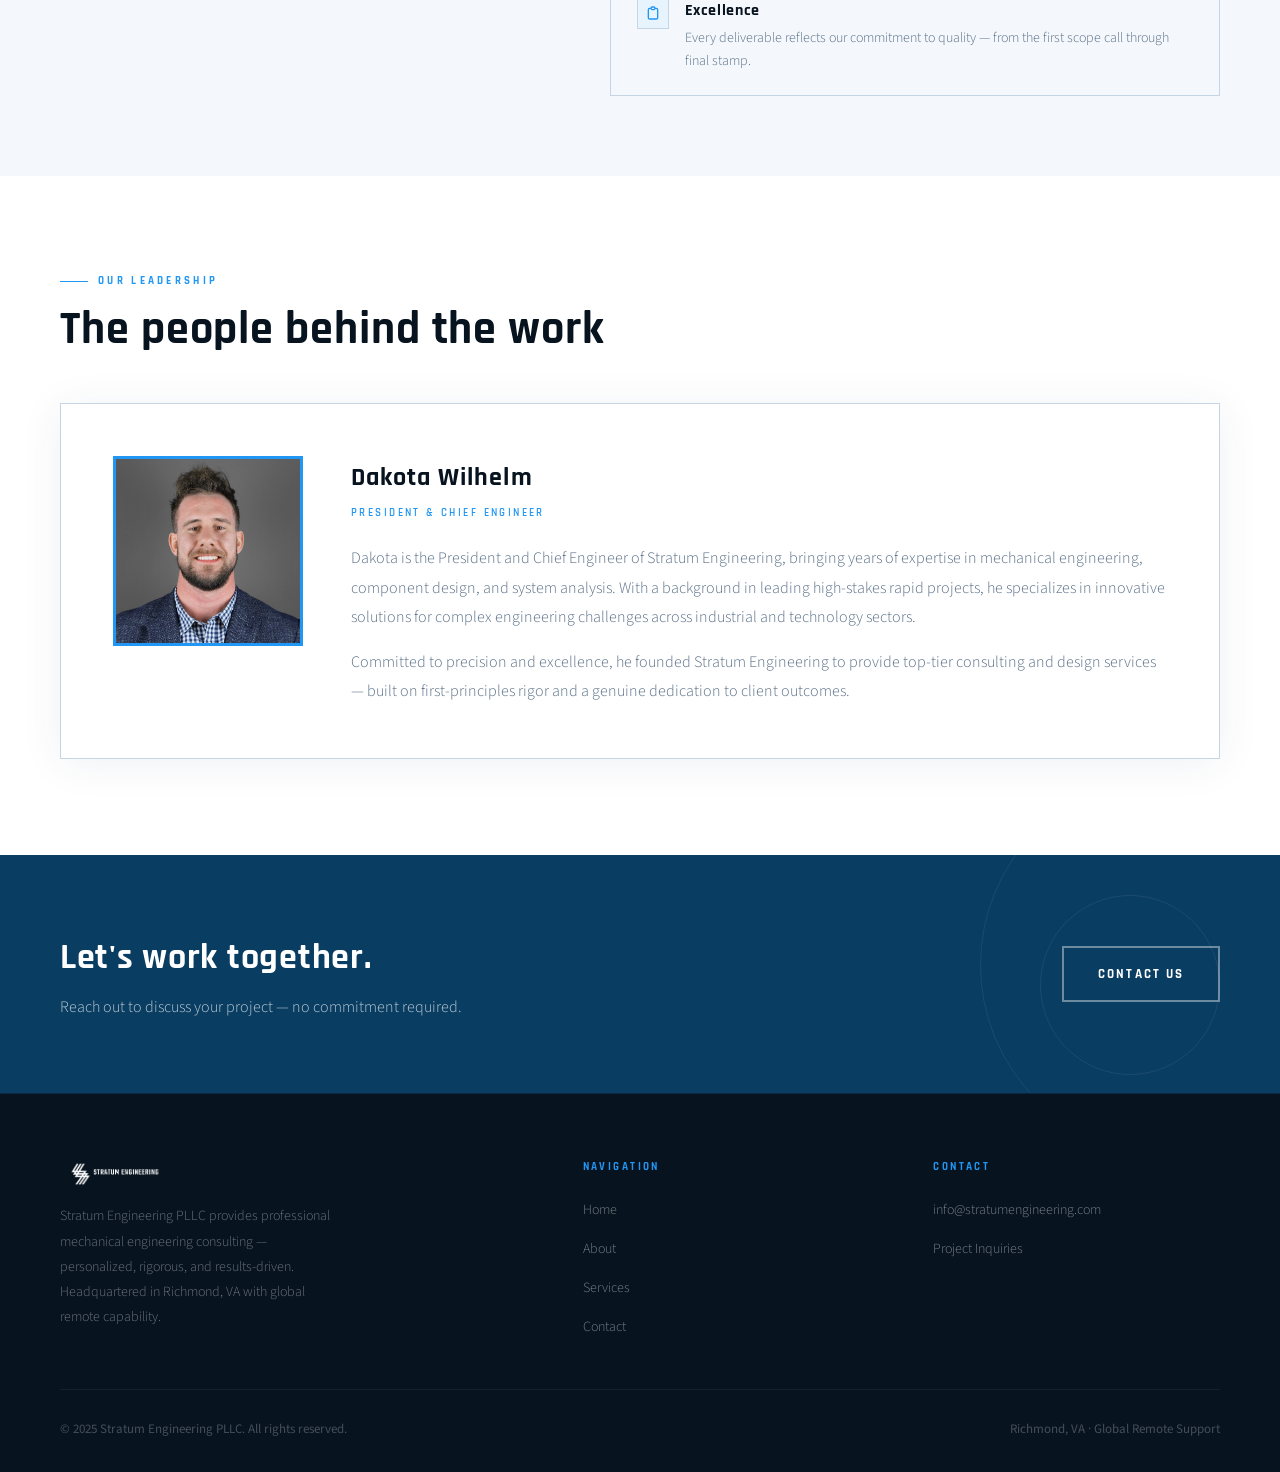
==== commit d3f92d75: "Update about.html Revised title of Dakota from "Principal" Engineer to "Chief" Engineer. Only change" ====
--- a/about.html
+++ b/about.html
@@ -146,9 +146,9 @@
         <img src="images/headshot.png" alt="Dakota Wilhelm" class="leadership-card__photo" />
         <div>
           <div class="leadership-card__name">Dakota Wilhelm</div>
-          <div class="leadership-card__role">President & Principal Engineer</div>
+          <div class="leadership-card__role">President & Chief Engineer</div>
           <p class="leadership-card__bio">
-            Dakota is the President and Principal Engineer of Stratum Engineering, bringing years
+            Dakota is the President and Chief Engineer of Stratum Engineering, bringing years
             of expertise in mechanical engineering, component design, and system analysis. With a
             background in leading high-stakes rapid projects, he specializes in innovative solutions
             for complex engineering challenges across industrial and technology sectors.
